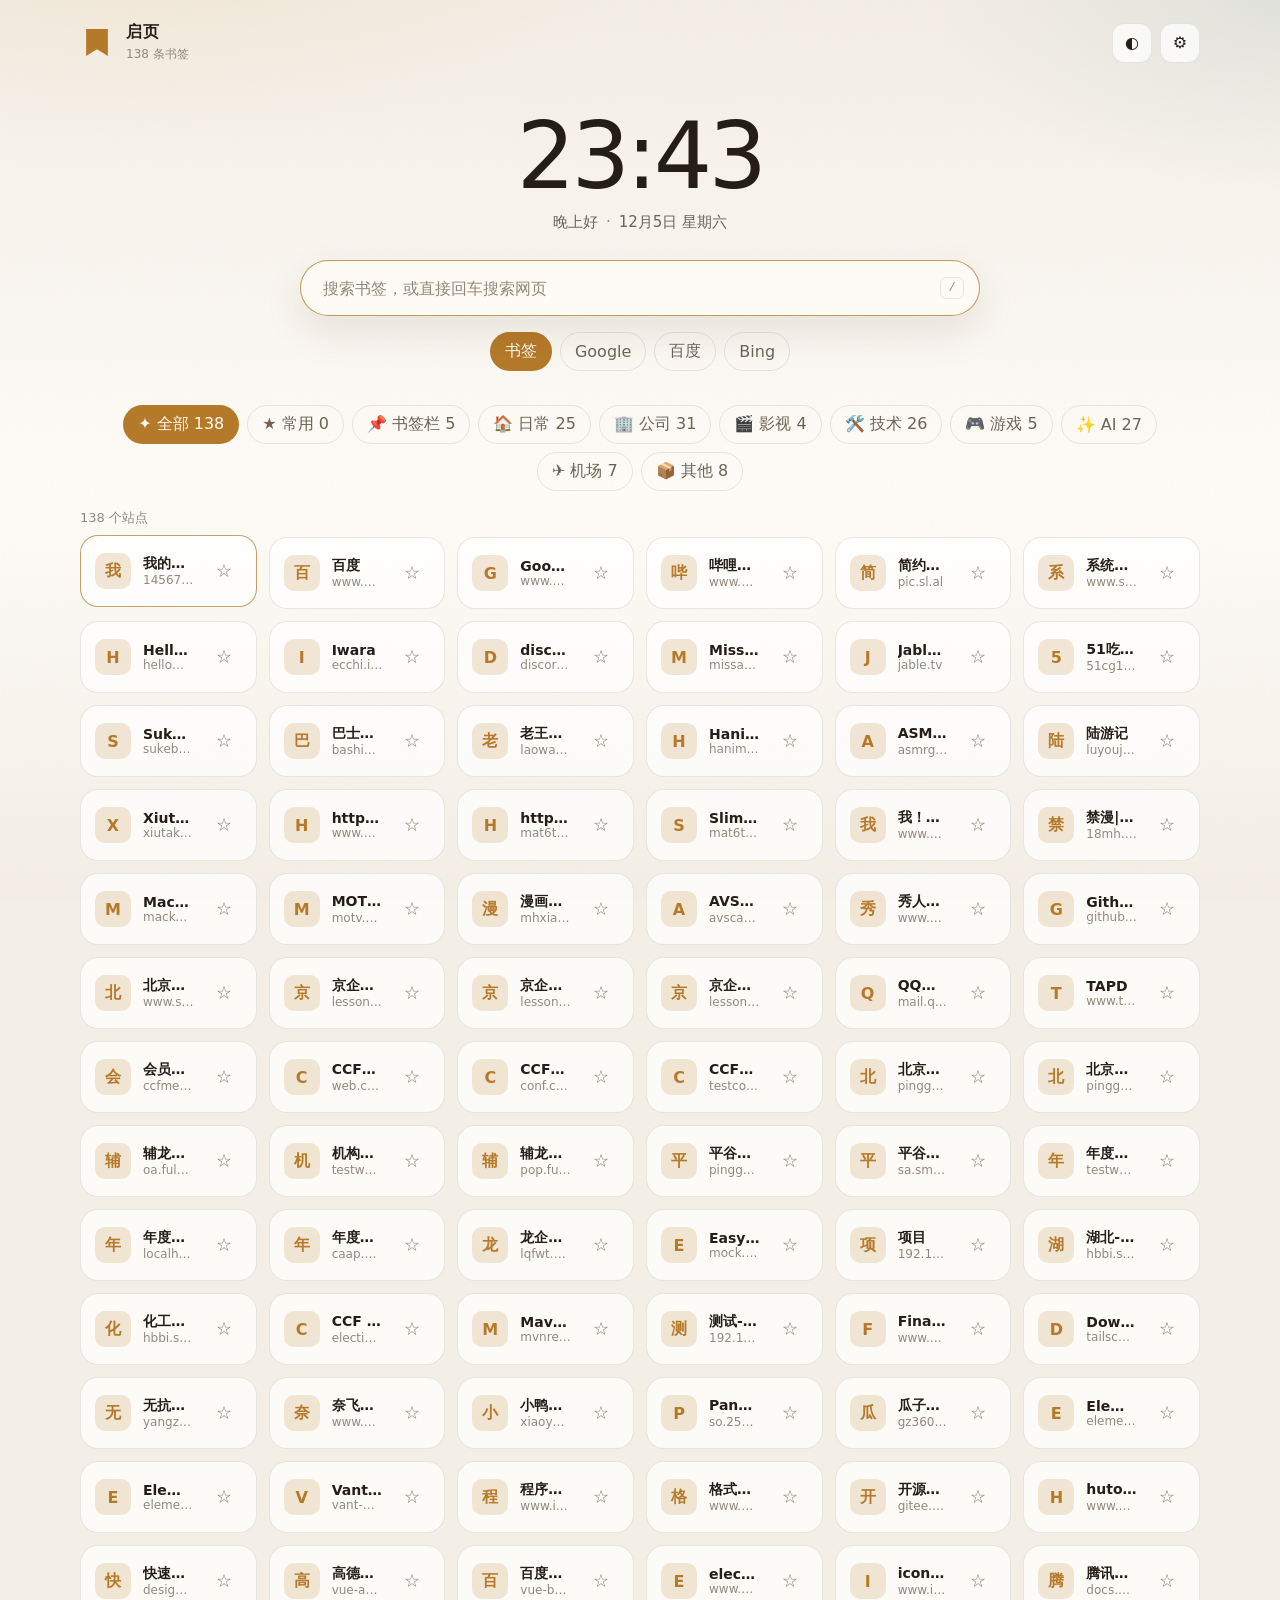
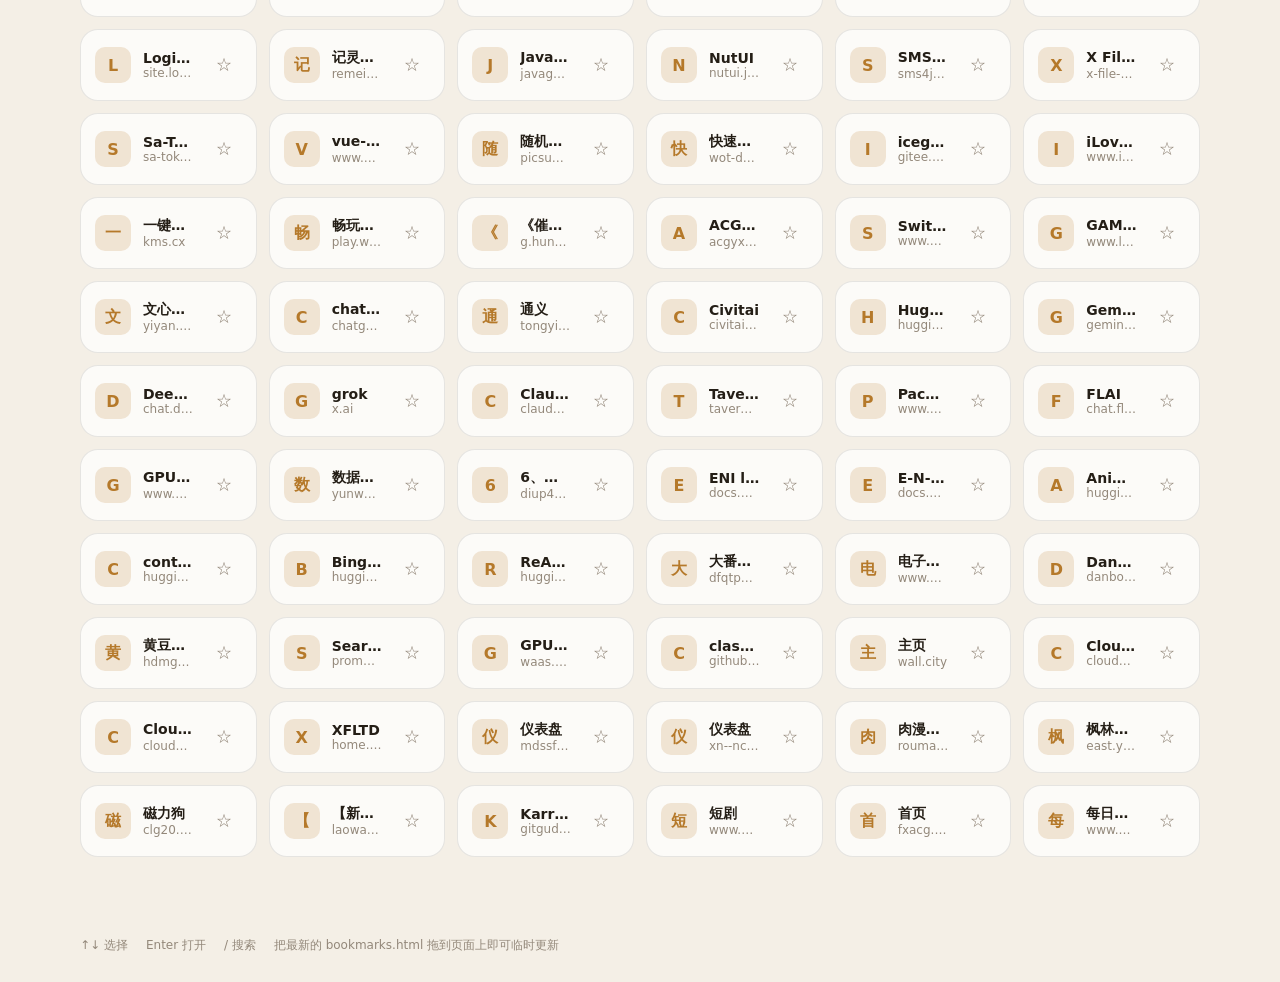
==== index.html @ cad3b9ff "新增可更新的静态书签导航首页，并适配手机端。" ====
<!DOCTYPE html>
<html lang="zh-CN">
  <head>
    <meta charset="UTF-8" />
    <meta name="viewport" content="width=device-width, initial-scale=1, viewport-fit=cover" />
    <meta name="color-scheme" content="dark light" />
    <meta name="theme-color" content="#12100d" />
    <meta name="apple-mobile-web-app-capable" content="yes" />
    <meta name="apple-mobile-web-app-status-bar-style" content="black-translucent" />
    <meta name="mobile-web-app-capable" content="yes" />
    <meta name="format-detection" content="telephone=no" />
    <title>启页 · 书签导航</title>
    <meta name="description" content="个人书签导航首页，支持搜索、分类，以及用浏览器导出的 HTML 更新。" />
    <link rel="icon" href="./favicon.svg" type="image/svg+xml" />
    <link rel="apple-touch-icon" href="./favicon.svg" />
    <link rel="stylesheet" href="./assets/css/style.css" />
  </head>
  <body>
    <div class="bg" aria-hidden="true"></div>
    <div class="drop-mask" id="dropMask" hidden>
      <div class="drop-card">
        <p>松开以导入书签 HTML</p>
        <span>Chrome / Edge / Firefox 导出的书签文件</span>
      </div>
    </div>

    <header class="topbar">
      <div class="brand">
        <span class="brand-mark" aria-hidden="true"></span>
        <div>
          <strong>启页</strong>
          <span id="sourceHint">书签导航</span>
        </div>
      </div>
      <div class="top-actions">
        <button class="icon-btn" id="themeBtn" type="button" title="切换主题" aria-label="切换主题">◐</button>
        <button class="icon-btn" id="settingsBtn" type="button" title="设置与导入" aria-label="打开设置">⚙</button>
      </div>
    </header>

    <main class="shell">
      <section class="hero">
        <time id="clock" datetime="">00:00</time>
        <p class="date-line"><span id="greeting">你好</span><span class="dot">·</span><span id="dateText"></span></p>
        <form class="search" id="searchForm" autocomplete="off" action="#">
          <label class="sr-only" for="q">搜索书签或网页</label>
          <input id="q" name="q" type="search" enterkeyhint="search" placeholder="搜索书签或网页" />
          <kbd class="hint-key">/</kbd>
        </form>
        <div class="engines" id="engines" role="tablist" aria-label="搜索引擎"></div>
      </section>

      <div class="tools">
        <nav class="cats" id="cats" aria-label="书签分类"></nav>
      </div>
      <p class="status" id="status"></p>
      <section class="grid" id="grid" aria-live="polite"></section>
    </main>

    <footer class="foot">
      <span class="desk-only">↑↓ 选择</span>
      <span class="desk-only">Enter 打开</span>
      <span class="desk-only">/ 搜索</span>
      <span class="desk-only">把最新的 bookmarks.html 拖到页面上即可临时更新</span>
      <span class="mobile-only">点分类筛选 · 点星星固定常用 · 设置里可导入书签</span>
    </footer>

    <aside class="drawer" id="drawer" hidden>
      <div class="drawer-panel" role="dialog" aria-labelledby="drawerTitle">
        <header>
          <h2 id="drawerTitle">设置</h2>
          <button class="icon-btn" id="closeDrawer" type="button" aria-label="关闭">✕</button>
        </header>
        <label class="field">
          默认搜索引擎
          <select id="engineSelect"></select>
        </label>
        <label class="field">
          主题
          <select id="themeSelect">
            <option value="system">跟随系统</option>
            <option value="dark">深色</option>
            <option value="light">浅色</option>
          </select>
        </label>
        <div class="import-box">
          <h3>更新书签</h3>
          <p>导出浏览器书签为 HTML，然后选择文件或拖到本页。本地导入只保存在当前浏览器，仓库更新请运行 <code>python3 scripts/update.py</code> 后推送到 GitHub。</p>
          <label class="file-btn">
            选择 bookmarks.html
            <input id="fileInput" type="file" accept=".html,.htm,text/html" hidden />
          </label>
          <button class="text-btn" id="resetOverride" type="button">恢复仓库版本</button>
        </div>
        <p class="meta" id="dataMeta"></p>
      </div>
    </aside>

    <script src="./assets/js/bookmarks.js"></script>
    <script src="./assets/js/app.js"></script>
  </body>
</html>
---- assets/css/style.css ----
:root {
  --bg: #12100d;
  --bg-soft: #1b1814;
  --ink: #f3ead9;
  --muted: #b3a894;
  --faint: #7d7364;
  --line: rgba(243, 234, 217, 0.1);
  --card: rgba(255, 255, 255, 0.035);
  --card-hover: rgba(255, 255, 255, 0.07);
  --accent: #e4b36a;
  --accent-ink: #2a2116;
  --shadow: 0 18px 50px rgba(0, 0, 0, 0.28);
  --radius: 18px;
  --font: "PingFang SC", "Hiragino Sans GB", "Noto Sans SC", "Source Han Sans SC",
    system-ui, sans-serif;
}

html[data-theme="light"] {
  --bg: #f4efe6;
  --bg-soft: #fffdf8;
  --ink: #241e16;
  --muted: #6d6456;
  --faint: #93887a;
  --line: rgba(36, 30, 22, 0.1);
  --card: rgba(255, 255, 255, 0.72);
  --card-hover: #fff;
  --accent: #b5792a;
  --accent-ink: #fff8ec;
  --shadow: 0 16px 40px rgba(70, 48, 20, 0.1);
}

* {
  box-sizing: border-box;
}

html,
body {
  margin: 0;
  min-height: 100%;
}

html {
  -webkit-text-size-adjust: 100%;
  text-size-adjust: 100%;
}

body {
  font-family: var(--font);
  color: var(--ink);
  background: var(--bg);
  min-height: 100vh;
  min-height: 100dvh;
  overflow-x: hidden;
  padding: env(safe-area-inset-top) env(safe-area-inset-right) env(safe-area-inset-bottom) env(safe-area-inset-left);
  -webkit-tap-highlight-color: transparent;
}

button,
a,
input,
select {
  touch-action: manipulation;
}

.bg {
  position: fixed;
  inset: 0;
  z-index: -1;
  background:
    radial-gradient(900px 420px at 12% -10%, rgba(228, 179, 106, 0.16), transparent 55%),
    radial-gradient(700px 380px at 100% 0%, rgba(92, 138, 140, 0.12), transparent 50%),
    linear-gradient(180deg, var(--bg), var(--bg-soft) 55%, var(--bg));
}

.bg::after {
  content: "";
  position: absolute;
  inset: 0;
  opacity: 0.18;
  background-image: url("data:image/svg+xml;utf8,<svg xmlns='http://www.w3.org/2000/svg' width='140' height='140'><filter id='n'><feTurbulence type='fractalNoise' baseFrequency='.85' numOctaves='2'/></filter><rect width='100%' height='100%' filter='url(%23n)' opacity='.35'/></svg>");
  pointer-events: none;
}

.sr-only {
  position: absolute;
  width: 1px;
  height: 1px;
  padding: 0;
  margin: -1px;
  overflow: hidden;
  clip: rect(0, 0, 0, 0);
  border: 0;
}

.topbar,
.shell,
.foot {
  width: min(1120px, calc(100% - 32px));
  margin: 0 auto;
}

.topbar {
  display: flex;
  align-items: center;
  justify-content: space-between;
  padding: 22px 0 8px;
}

.brand {
  display: flex;
  gap: 12px;
  align-items: center;
}

.brand-mark {
  width: 34px;
  height: 34px;
  border-radius: 10px;
  background: var(--accent);
  clip-path: polygon(18% 10%, 82% 10%, 82% 90%, 50% 70%, 18% 90%);
}

.brand strong {
  display: block;
  font-size: 16px;
  letter-spacing: 0.08em;
}

.brand span {
  color: var(--faint);
  font-size: 12px;
}

.top-actions {
  display: flex;
  gap: 8px;
}

.icon-btn,
.file-btn,
.text-btn {
  font: inherit;
  color: var(--ink);
  background: var(--card);
  border: 1px solid var(--line);
  border-radius: 12px;
  cursor: pointer;
}

.icon-btn {
  width: 40px;
  height: 40px;
}

@media (hover: hover) {
  .icon-btn:hover,
  .file-btn:hover,
  .card:hover,
  .chip:hover,
  .engine:hover {
    background: var(--card-hover);
  }
}

.shell {
  padding: 12px 0 80px;
}

.hero {
  text-align: center;
  padding: 28px 0 18px;
}

#clock {
  display: block;
  font-size: clamp(56px, 9vw, 92px);
  font-weight: 500;
  letter-spacing: -0.04em;
  line-height: 1;
  font-variant-numeric: tabular-nums;
}

.date-line {
  margin: 10px 0 28px;
  color: var(--muted);
  font-size: 15px;
}

.dot {
  margin: 0 8px;
  color: var(--faint);
}

.search {
  position: relative;
  width: min(680px, 100%);
  margin: 0 auto;
}

.search input {
  width: 100%;
  height: 56px;
  padding: 0 56px 0 22px;
  border: 1px solid var(--line);
  border-radius: 999px;
  background: color-mix(in srgb, var(--bg-soft) 80%, transparent);
  color: var(--ink);
  font: inherit;
  font-size: 16px;
  outline: none;
  box-shadow: var(--shadow);
  appearance: none;
  -webkit-appearance: none;
}

.search input:focus {
  border-color: color-mix(in srgb, var(--accent) 70%, var(--line));
}

.search input::placeholder {
  color: var(--faint);
}

.hint-key {
  position: absolute;
  right: 16px;
  top: 50%;
  transform: translateY(-50%);
  min-width: 24px;
  padding: 3px 7px;
  border: 1px solid var(--line);
  border-radius: 6px;
  color: var(--faint);
  font-size: 12px;
}

.engines,
.cats {
  display: flex;
  flex-wrap: wrap;
  justify-content: center;
  gap: 8px;
  margin-top: 16px;
}

.tools {
  margin-top: 4px;
}

.engine,
.chip {
  font: inherit;
  color: var(--muted);
  background: transparent;
  border: 1px solid var(--line);
  border-radius: 999px;
  padding: 8px 14px;
  min-height: 36px;
  cursor: pointer;
}

.engine.active,
.chip.active {
  color: var(--accent-ink);
  background: var(--accent);
  border-color: transparent;
}

.status {
  min-height: 20px;
  margin: 18px 0 8px;
  color: var(--faint);
  font-size: 13px;
}

.grid {
  display: grid;
  grid-template-columns: repeat(auto-fill, minmax(168px, 1fr));
  gap: 12px;
}

.card {
  display: flex;
  gap: 12px;
  align-items: center;
  min-height: 72px;
  padding: 12px 14px;
  border: 1px solid var(--line);
  border-radius: var(--radius);
  background: var(--card);
  color: inherit;
  text-decoration: none;
  transition: transform 0.16s ease, background 0.16s ease;
}

@media (hover: hover) {
  .card:hover,
  .card.active {
    transform: translateY(-2px);
  }
}

.card.active {
  border-color: color-mix(in srgb, var(--accent) 65%, var(--line));
}

.favicon,
.letter {
  width: 36px;
  height: 36px;
  flex: 0 0 36px;
  border-radius: 10px;
}

.letter {
  display: grid;
  place-items: center;
  background: color-mix(in srgb, var(--accent) 18%, transparent);
  color: var(--accent);
  font-weight: 600;
}

.card-text {
  min-width: 0;
}

.card-text b {
  display: block;
  font-weight: 600;
  font-size: 14px;
  white-space: nowrap;
  overflow: hidden;
  text-overflow: ellipsis;
}

.card-text small {
  display: block;
  color: var(--faint);
  font-size: 12px;
  white-space: nowrap;
  overflow: hidden;
  text-overflow: ellipsis;
}

.pin {
  margin-left: auto;
  flex: 0 0 36px;
  width: 36px;
  height: 36px;
  border: 0;
  background: none;
  color: var(--faint);
  cursor: pointer;
  font-size: 16px;
  padding: 0;
}

.pin.on {
  color: var(--accent);
}

.empty {
  grid-column: 1 / -1;
  padding: 48px 12px;
  text-align: center;
  color: var(--faint);
}

.foot {
  display: flex;
  flex-wrap: wrap;
  gap: 12px 18px;
  padding: 0 0 28px;
  color: var(--faint);
  font-size: 12px;
}

.drawer {
  position: fixed;
  inset: 0;
  background: rgba(0, 0, 0, 0.38);
  display: grid;
  place-items: center;
  padding: 20px;
  z-index: 20;
}

.drawer[hidden],
.drop-mask[hidden] {
  display: none !important;
}

.drawer-panel {
  width: min(460px, 100%);
  background: var(--bg-soft);
  border: 1px solid var(--line);
  border-radius: 22px;
  box-shadow: var(--shadow);
  padding: 18px 18px 22px;
}

.drawer-panel header {
  display: flex;
  align-items: center;
  justify-content: space-between;
  margin-bottom: 12px;
}

.drawer-panel h2,
.drawer-panel h3 {
  margin: 0;
  font-size: 18px;
}

.field {
  display: grid;
  gap: 6px;
  margin: 12px 0;
  color: var(--muted);
  font-size: 13px;
}

.field select {
  font: inherit;
  color: var(--ink);
  background: var(--card);
  border: 1px solid var(--line);
  border-radius: 10px;
  height: 40px;
  padding: 0 10px;
}

.import-box {
  margin-top: 16px;
  padding: 14px;
  border: 1px dashed var(--line);
  border-radius: 16px;
}

.import-box p {
  color: var(--muted);
  font-size: 13px;
  line-height: 1.6;
}

.file-btn,
.text-btn {
  display: inline-flex;
  align-items: center;
  height: 38px;
  padding: 0 14px;
  margin-right: 8px;
}

.meta {
  margin: 14px 0 0;
  color: var(--faint);
  font-size: 12px;
}

.drop-mask {
  position: fixed;
  inset: 0;
  background: color-mix(in srgb, var(--bg) 55%, rgba(0, 0, 0, 0.35));
  z-index: 30;
  display: grid;
  place-items: center;
}

.drop-card {
  padding: 28px 36px;
  border: 1px dashed var(--accent);
  border-radius: 20px;
  background: var(--bg-soft);
  text-align: center;
}

.drop-card span {
  color: var(--faint);
  font-size: 13px;
}

.mobile-only {
  display: none;
}

@media (max-width: 720px) {
  .topbar,
  .shell,
  .foot {
    width: min(1120px, calc(100% - 24px));
  }

  .topbar {
    padding: 14px 0 4px;
  }

  .hero {
    padding: 10px 0 8px;
  }

  #clock {
    font-size: clamp(40px, 12vw, 56px);
  }

  .date-line {
    margin: 8px 0 16px;
    font-size: 13px;
  }

  .search input {
    height: 48px;
    padding-right: 18px;
  }

  .hint-key,
  .desk-only {
    display: none;
  }

  .mobile-only {
    display: inline;
  }

  .engines {
    margin-top: 12px;
  }

  .tools {
    position: sticky;
    top: 0;
    z-index: 8;
    margin: 0 -12px;
    padding: 8px 12px 6px;
    background: color-mix(in srgb, var(--bg) 88%, transparent);
    backdrop-filter: blur(14px);
  }

  .cats {
    flex-wrap: nowrap;
    justify-content: flex-start;
    overflow-x: auto;
    overscroll-behavior-x: contain;
    -webkit-overflow-scrolling: touch;
    scrollbar-width: none;
    margin-top: 0;
    padding: 2px 2px 8px;
  }

  .cats::-webkit-scrollbar {
    display: none;
  }

  .chip {
    flex: 0 0 auto;
    white-space: nowrap;
  }

  .status {
    margin: 10px 0 8px;
  }

  .grid {
    grid-template-columns: 1fr 1fr;
    gap: 10px;
  }

  .card {
    flex-direction: column;
    align-items: flex-start;
    min-height: 108px;
    padding: 12px;
    position: relative;
  }

  .pin {
    position: absolute;
    top: 4px;
    right: 4px;
    width: 40px;
    height: 40px;
  }

  .card-text {
    width: 100%;
    padding-right: 8px;
  }

  .card-text b {
    white-space: normal;
    display: -webkit-box;
    -webkit-line-clamp: 2;
    -webkit-box-orient: vertical;
    line-height: 1.3;
  }

  .shell {
    padding-bottom: 36px;
  }

  .foot {
    padding-bottom: calc(16px + env(safe-area-inset-bottom));
  }

  .drawer {
    place-items: end center;
    padding: 0;
  }

  .drawer-panel {
    width: 100%;
    max-height: min(92dvh, 100%);
    overflow: auto;
    border-radius: 22px 22px 0 0;
    padding: 16px 16px calc(20px + env(safe-area-inset-bottom));
  }

  .file-btn,
  .text-btn {
    width: 100%;
    margin: 0 0 8px;
    justify-content: center;
    min-height: 44px;
  }

  .field select {
    min-height: 44px;
    font-size: 16px;
  }
}

@media (max-width: 380px) {
  .grid {
    grid-template-columns: 1fr;
  }

  .card {
    flex-direction: row;
    min-height: 72px;
  }

  .pin {
    position: static;
    width: 36px;
    height: 36px;
  }
}
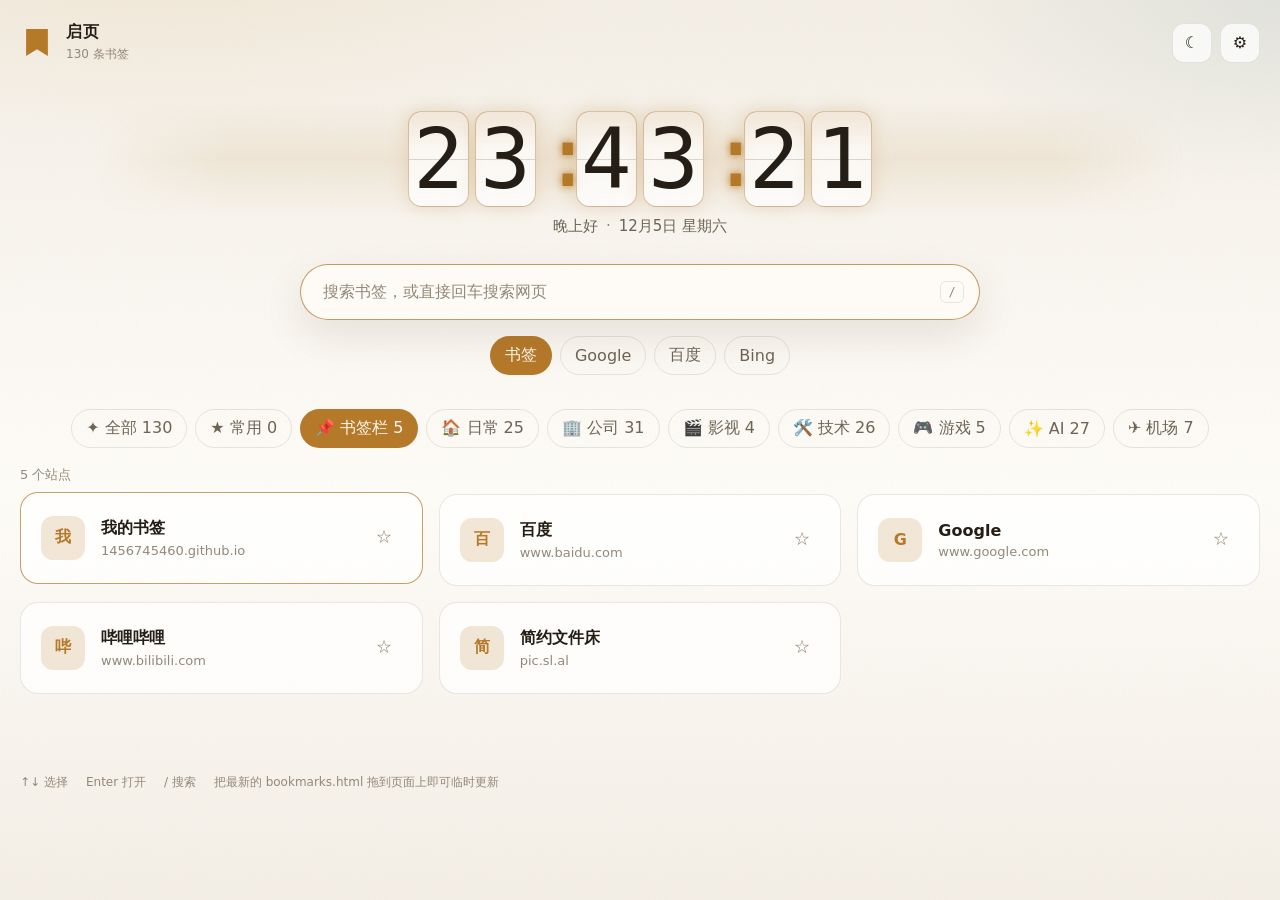
==== commit a164559b: "时钟改为翻页秒表动画，并修复主题按钮要点两下才切换。" ====
--- a/index.html
+++ b/index.html
@@ -33,14 +33,17 @@
         </div>
       </div>
       <div class="top-actions">
-        <button class="icon-btn" id="themeBtn" type="button" title="切换主题" aria-label="切换主题">◐</button>
+        <button class="icon-btn" id="themeBtn" type="button" title="切换深色" aria-label="切换深色">☾</button>
         <button class="icon-btn" id="settingsBtn" type="button" title="设置与导入" aria-label="打开设置">⚙</button>
       </div>
     </header>
 
     <main class="shell">
       <section class="hero">
-        <time id="clock" datetime="">00:00</time>
+        <time id="clock" class="clock" datetime="">
+          <span class="clock-scan" aria-hidden="true"></span>
+          <span class="clock-row" id="clockRow"></span>
+        </time>
         <p class="date-line"><span id="greeting">你好</span><span class="dot">·</span><span id="dateText"></span></p>
         <form class="search" id="searchForm" autocomplete="off" action="#">
           <label class="sr-only" for="q">搜索书签或网页</label>
--- a/assets/css/style.css
+++ b/assets/css/style.css
@@ -95,7 +95,7 @@
 .topbar,
 .shell,
 .foot {
-  width: min(1120px, calc(100% - 32px));
+  width: min(1280px, calc(100% - 40px));
   margin: 0 auto;
 }
 
@@ -171,13 +171,150 @@
   padding: 28px 0 18px;
 }
 
-#clock {
-  display: block;
-  font-size: clamp(56px, 9vw, 92px);
+.clock {
+  position: relative;
+  display: flex;
+  justify-content: center;
+  font-family: ui-monospace, "SF Mono", Menlo, "Cascadia Mono", "JetBrains Mono", monospace;
+  font-size: clamp(44px, 7.5vw, 84px);
   font-weight: 500;
-  letter-spacing: -0.04em;
   line-height: 1;
+  color: var(--ink);
+}
+
+.clock-row {
+  position: relative;
+  z-index: 1;
+  display: flex;
+  align-items: center;
+  gap: 0.08em;
+}
+
+.clock-digit {
+  position: relative;
+  width: 0.72em;
+  height: 1.14em;
+  overflow: hidden;
+  border: 1px solid color-mix(in srgb, var(--accent) 32%, var(--line));
+  border-radius: 0.16em;
+  background:
+    linear-gradient(180deg, color-mix(in srgb, var(--accent) 16%, transparent), transparent 42%),
+    var(--card);
+  box-shadow:
+    inset 0 1px 0 rgba(255, 255, 255, 0.1),
+    0 0 18px color-mix(in srgb, var(--accent) 22%, transparent);
+}
+
+.clock-digit::after {
+  content: "";
+  position: absolute;
+  left: 0;
+  right: 0;
+  top: 50%;
+  height: 1px;
+  background: color-mix(in srgb, var(--ink) 16%, transparent);
+  z-index: 2;
+  pointer-events: none;
+}
+
+.digit-now,
+.digit-next {
+  position: absolute;
+  inset: 0;
+  display: grid;
+  place-items: center;
   font-variant-numeric: tabular-nums;
+}
+
+.digit-next {
+  transform: translateY(115%);
+  opacity: 0;
+}
+
+.clock-digit.is-flip .digit-now {
+  animation: digit-out 0.42s cubic-bezier(0.18, 0.82, 0.22, 1) forwards;
+}
+
+.clock-digit.is-flip .digit-next {
+  animation: digit-in 0.42s cubic-bezier(0.18, 0.82, 0.22, 1) forwards;
+}
+
+@keyframes digit-out {
+  to {
+    transform: translateY(-118%) scaleY(0.55);
+    opacity: 0;
+    filter: blur(2px);
+  }
+}
+
+@keyframes digit-in {
+  from {
+    transform: translateY(118%) scaleY(0.55);
+    opacity: 0;
+    filter: blur(2px);
+  }
+  to {
+    transform: none;
+    opacity: 1;
+    filter: none;
+  }
+}
+
+.clock-colon {
+  width: 0.32em;
+  color: var(--accent);
+  text-align: center;
+  text-shadow: 0 0 8px var(--accent), 0 0 22px color-mix(in srgb, var(--accent) 55%, transparent);
+  animation: colon-blink 1s step-end infinite;
+  transform: translateY(-0.02em);
+}
+
+@keyframes colon-blink {
+  0%,
+  49% {
+    opacity: 1;
+  }
+  50%,
+  100% {
+    opacity: 0.18;
+  }
+}
+
+.clock-scan {
+  position: absolute;
+  inset: -12% 6%;
+  pointer-events: none;
+  background: linear-gradient(
+    180deg,
+    transparent,
+    color-mix(in srgb, var(--accent) 22%, transparent),
+    transparent
+  );
+  animation: clock-scan 3.4s linear infinite;
+  opacity: 0.5;
+  mask-image: linear-gradient(90deg, transparent, #000 12%, #000 88%, transparent);
+}
+
+@keyframes clock-scan {
+  from {
+    transform: translateY(-80%);
+  }
+  to {
+    transform: translateY(80%);
+  }
+}
+
+@media (prefers-reduced-motion: reduce) {
+  .clock-digit.is-flip .digit-now,
+  .clock-digit.is-flip .digit-next,
+  .clock-colon,
+  .clock-scan {
+    animation: none;
+  }
+
+  .digit-next {
+    display: none;
+  }
 }
 
 .date-line {
@@ -275,16 +412,16 @@
 
 .grid {
   display: grid;
-  grid-template-columns: repeat(auto-fill, minmax(168px, 1fr));
-  gap: 12px;
+  grid-template-columns: repeat(auto-fill, minmax(380px, 1fr));
+  gap: 16px;
 }
 
 .card {
   display: flex;
-  gap: 12px;
+  gap: 16px;
   align-items: center;
-  min-height: 72px;
-  padding: 12px 14px;
+  min-height: 92px;
+  padding: 18px 20px;
   border: 1px solid var(--line);
   border-radius: var(--radius);
   background: var(--card);
@@ -306,10 +443,10 @@
 
 .favicon,
 .letter {
-  width: 36px;
-  height: 36px;
-  flex: 0 0 36px;
-  border-radius: 10px;
+  width: 44px;
+  height: 44px;
+  flex: 0 0 44px;
+  border-radius: 12px;
 }
 
 .letter {
@@ -327,7 +464,7 @@
 .card-text b {
   display: block;
   font-weight: 600;
-  font-size: 14px;
+  font-size: 16px;
   white-space: nowrap;
   overflow: hidden;
   text-overflow: ellipsis;
@@ -335,8 +472,9 @@
 
 .card-text small {
   display: block;
-  color: var(--faint);
-  font-size: 12px;
+  margin-top: 4px;
+  color: var(--faint);
+  font-size: 13px;
   white-space: nowrap;
   overflow: hidden;
   text-overflow: ellipsis;
@@ -499,8 +637,13 @@
     padding: 10px 0 8px;
   }
 
-  #clock {
-    font-size: clamp(40px, 12vw, 56px);
+  .clock {
+    font-size: clamp(32px, 10vw, 48px);
+  }
+
+  .clock-digit {
+    width: 0.7em;
+    height: 1.12em;
   }
 
   .date-line {
@@ -571,6 +714,14 @@
     min-height: 108px;
     padding: 12px;
     position: relative;
+    gap: 10px;
+  }
+
+  .favicon,
+  .letter {
+    width: 36px;
+    height: 36px;
+    flex-basis: 36px;
   }
 
   .pin {
@@ -587,11 +738,17 @@
   }
 
   .card-text b {
+    font-size: 14px;
     white-space: normal;
     display: -webkit-box;
     -webkit-line-clamp: 2;
     -webkit-box-orient: vertical;
     line-height: 1.3;
+  }
+
+  .card-text small {
+    font-size: 12px;
+    margin-top: 2px;
   }
 
   .shell {
